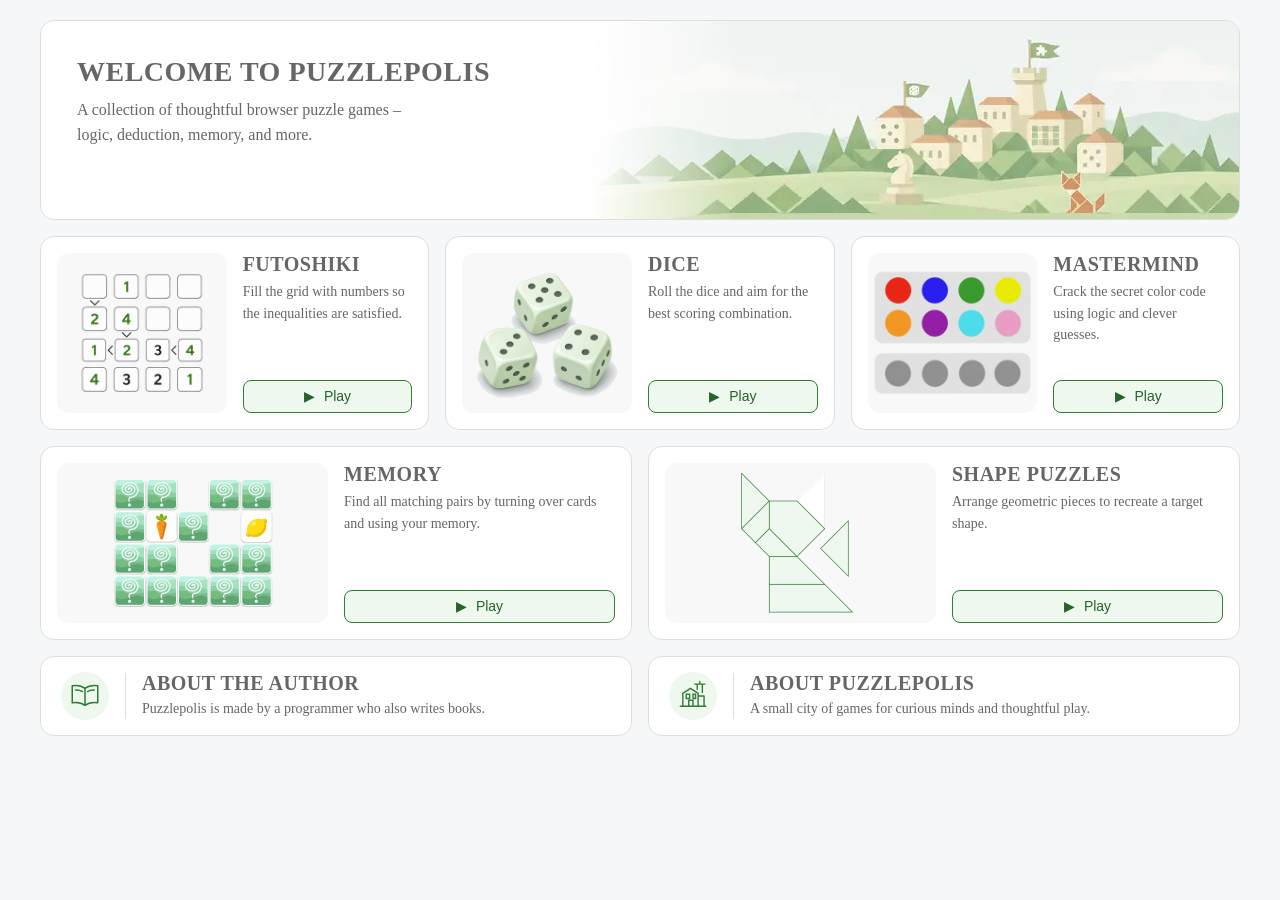
==== index.html @ 1403c806 "Finally link" ====
<!doctype html>
<html lang="en">
<head>
  <meta charset="utf-8">
  <meta name="viewport" content="width=device-width, initial-scale=1">
  <meta name="theme-color" content="#f6f7f9">
  <meta name="description" content="Puzzlepolis is a small city of thoughtful browser puzzle games. Play Futoshiki, Dice Game, Mastermind, Memory and Shape Puzzles.">
  <title>Puzzlepolis – a small city of games that make you think</title>
  <link rel="icon" type="image/svg+xml" href="assets/favicon.svg">
  <link rel="stylesheet" href="styles.css">
  <script src="script.js" defer></script>
</head>
<body>
  <div class="page-shell">
    <header class="hero">
      <img class="hero__art" src="assets/banner.webp" alt="" aria-hidden="true">
      <div class="hero__copy">
        <h1>Welcome to Puzzlepolis</h1>
        <p>A collection of thoughtful browser puzzle games –<br /> logic, deduction, memory, and more.</p>
      </div>
    </header>
    <main>
      <section class="games" aria-label="Puzzle games">
        <article class="game-card">
          <div class="game-card__preview-container"><img class="game-card__preview" src="assets/futoshiki.jpg"></div>
          <div class="game-card__content">
            <h2>Futoshiki</h2>
            <p>Fill the grid with numbers so the inequalities are satisfied.</p>
            <a class="play-button" href="/futoshiki/"><span aria-hidden="true">▶</span> Play</a>
          </div>
        </article>
        <article class="game-card">
          <div class="game-card__preview-container"><img class="game-card__preview" src="assets/dice.jpg"></div>
          <div class="game-card__content">
            <h2>Dice</h2>
            <p>Roll the dice and aim for the best scoring combination.</p>
            <a class="play-button" href="/dice/"><span aria-hidden="true">▶</span> Play</a>
          </div>
        </article>
        <article class="game-card">
          <div class="game-card__preview-container"><img class="game-card__preview" src="assets/mastermind.jpg"></div>
          <div class="game-card__content">
            <h2>Mastermind</h2>
            <p>Crack the secret color code using logic and clever guesses.</p>
            <a class="play-button" href="/mastermind/"><span aria-hidden="true">▶</span> Play</a>
          </div>
        </article>
        <article class="game-card">
          <div class="game-card__preview-container"><img class="game-card__preview" src="assets/memory.jpg"></div>
          <div class="game-card__content">
            <h2>Memory</h2>
            <p>Find all matching pairs by turning over cards and using your memory.</p>
            <a class="play-button" href="/memory/"><span aria-hidden="true">▶</span> Play</a>
          </div>
        </article>
        <article class="game-card">
          <div class="game-card__preview-container"><img class="game-card__preview" src="assets/shapepuzzles.jpg"></div>
          <div class="game-card__content">
            <h2>Shape Puzzles</h2>
            <p>Arrange geometric pieces to recreate a target shape.</p>
            <a class="play-button" href="/shape-puzzles/"><span aria-hidden="true">▶</span> Play</a>
          </div>
        </article>
      </section>
      <section class="about-cards" aria-label="About Puzzlepolis and its author">
        <button class="about-card" type="button" data-dialog="author-dialog" aria-haspopup="dialog">
          <span class="about-card__icon" aria-hidden="true"><svg viewBox="0 0 40 40" fill="none" stroke="currentColor" stroke-width="1.75" stroke-linecap="round" stroke-linejoin="round"><path d="M20 31c-4-3-9-4-15-3V8c6-1 11 0 15 3 4-3 9-4 15-3v20c-6-1-11 0-15 3Z"/><path d="M20 11v20M9 13c3-.2 5.7.4 8 1.8M23 14.8c2.3-1.4 5-2 8-1.8"/></svg></span>
          <span class="about-card__divider" aria-hidden="true"></span>
          <span class="about-card__copy">
            <span class="about-card__title">About the Author</span>
            <span class="about-card__description">Puzzlepolis is made by a programmer who also writes books.</span>
          </span>
        </button>
        <button class="about-card" type="button" data-dialog="puzzlepolis-dialog" aria-haspopup="dialog">
          <span class="about-card__icon" aria-hidden="true"><svg viewBox="0 0 40 40" fill="none" stroke="currentColor" stroke-width="1.65" stroke-linecap="round" stroke-linejoin="round"><path d="M5 32h30M8 32V17l9-6 9 6v15M26 20h7v12M12 18h4v5h-4zM20 18h3v5h-3zM15 32v-7h5v7"/><path d="M25 12V6h6v10M22 6h12M28 6V3"/></svg></span>
          <span class="about-card__divider" aria-hidden="true"></span>
          <span class="about-card__copy">
            <span class="about-card__title">About Puzzlepolis</span>
            <span class="about-card__description">A small city of games for curious minds and thoughtful play.</span>
          </span>
        </button>
      </section>
    </main>
  </div>
  <dialog class="about-dialog" id="author-dialog" aria-labelledby="author-title" data-content-url="about/author.html"></dialog>
  <dialog class="about-dialog" id="puzzlepolis-dialog" aria-labelledby="puzzlepolis-title" data-content-url="about/puzzlepolis.html"></dialog>
</body>
</html>
---- styles.css ----
:root {
  color-scheme: light;
  --page-background: #f6f7f9;
  --panel-background: #fff;
  --panel-border: #ddd;
  --body-color: #666;
  --layout-gap: 16px;
  --button-border: #2e7d32;
  --button-background: #eef8ee;
  --button-color: #256429;
  --button-hover-background: #e2f2e2;
}

* {
  box-sizing: border-box;
}

body {
  min-width: 450px;
  margin: 0;
  background: var(--page-background);
  color: var(--body-color);
  font-family: "Times New Roman", Times, serif;
}

a {
  color: inherit;
}

:focus-visible {
  outline: 2px solid #666;
  outline-offset: 3px;
}

h1,
h2,
.about-card__title {
  margin: 0;
  line-height: 1.1;
  font-weight: 600;
  text-transform: uppercase;
  letter-spacing: 0.5px;
}

h1 {
  font-size: 28px;
  margin-bottom: 10px;
}

h2 {
  font-size: 20px;
  margin-bottom: 6px;
}

.page-shell {
  width: min(1200px, calc(100% - 44px));
  margin: 20px auto;
}

.hero {
  position: relative;
  isolation: isolate;
  min-height: 200px;
  padding: 36px;
  overflow: hidden;
  border: 1px solid var(--panel-border);
  border-radius: 14px;
  background: var(--panel-background);
}

.hero__art {
  position: absolute;
  z-index: -1;
  top: 0;
  right: 0;
  width: 650px;
  height: 200px;
  mask-image: linear-gradient(90deg, transparent, #000 23%);
  pointer-events: none;
}

.hero__copy {
  position: relative;
  max-width: 450px;
}

.hero p {
  margin: 0;
  font-size: 16px;
  line-height: 1.55;
  max-width: 400px;
}

.games,
.about-cards {
  gap: var(--layout-gap);
  margin-top: var(--layout-gap);
}

.games {
  display: flex;
  flex-wrap: wrap;
}

.game-card {
  flex: 1 1 calc((100% - 2 * var(--layout-gap)) / 3);
  display: grid;
  grid-template-columns: repeat(2, 1fr);
  gap: 16px;
  padding: 16px;
  border: 1px solid var(--panel-border);
  border-radius: 14px;
  background: var(--panel-background);
}


.game-card__preview-container {
  display: flex;
  align-items: center;
  justify-content: center;
  min-width: 0;
  min-height: 160px;
  overflow: hidden;
  border-radius: 12px;
  background: #f8f8f8;
}

.game-card__preview {
  display: block;
  width: min(100%, 180px);
  height: auto;
  aspect-ratio: 6 / 5;
  object-fit: contain;
  border-radius: 12px;
}

.game-card__content {
  display: flex;
  flex-direction: column;
  min-width: 0;
}

.game-card p {
  margin: 0 0 16px;
  font-size: 14px;
  line-height: 1.55;
}

.play-button {
  display: inline-flex;
  align-items: center;
  justify-content: center;
  gap: 9px;
  margin-top: auto;
  padding: 8px 12px;
  border: 1px solid var(--button-border);
  border-radius: 8px;
  background: var(--button-background);
  color: var(--button-color);
  line-height: 1.1;
  text-decoration: none;
  font-family: Arial, Helvetica, sans-serif;
  font-size: 14px;
}

.play-button:hover {
  background: var(--button-hover-background);
}

.about-cards {
  display: grid;
  grid-template-columns: repeat(2, minmax(0, 1fr));
}

.about-card {
  display: flex;
  align-items: center;
  gap: 16px;
  min-width: 0;
  min-height: 80px;
  padding: 14px 20px;
  border: 1px solid var(--panel-border);
  border-radius: 14px;
  background: var(--panel-background);
  color: var(--body-color);
  text-align: left;
  cursor: pointer;
}

.about-card:hover {
  background: #f0f0f0;
}

.about-card__icon {
  display: grid;
  place-items: center;
  flex: 0 0 48px;
  height: 48px;
  border-radius: 50%;
  background: var(--button-background);
  color: var(--button-border);
}

.about-card__icon svg {
  display: block;
  width: 34px;
  height: 34px;
}

.about-card__divider {
  align-self: stretch;
  width: 1px;
  margin: 2px 0;
  background: var(--panel-border);
}

.about-card__copy {
  display: flex;
  flex-direction: column;
  gap: 4px;
  min-width: 0;
  font-family: "Times New Roman", Times, serif;
}

.about-card__title {
  font-size: 20px;
}

.about-card__description {
  font-size: 14px;
  line-height: 1.55;
}

.about-dialog {
  width: min(540px, calc(100% - 36px));
  max-height: calc(100vh - 48px);
  padding: 30px 36px;
  border: 1px solid var(--panel-border);
  border-radius: 14px;
  background: var(--panel-background);
  color: var(--body-color);
  box-shadow: 0 18px 50px rgb(0 0 0 / 25%);
  font-family: "Times New Roman", Times, serif;
}

.about-dialog::backdrop {
  background: rgb(0 0 0 / 40%);
}

.about-dialog p {
  margin: 20px 0 0;
  font-size: 14px;
  line-height: 1.55;
}

.dialog-ok {
  display: block;
  min-width: 100px;
  margin: 18px 0 0 auto;
  padding: 8px 12px;
  border: 1px solid var(--button-border);
  border-radius: 8px;
  background: var(--button-background);
  color: var(--button-color);
  cursor: pointer;
}

.dialog-ok:hover {
  background: var(--button-hover-background);
}

@media (max-width: 1120px) {
  .game-card {
    flex-basis: calc((100% - var(--layout-gap)) / 2);
  }
}

@media (max-width: 650px) {
  .page-shell {
    width: calc(100% - 24px);
  }

  .hero__art {
    opacity: 0.35;
  }

  .game-card {
    flex-basis: 100%;
  }

  .about-cards {
    grid-template-columns: 1fr;
  }
}
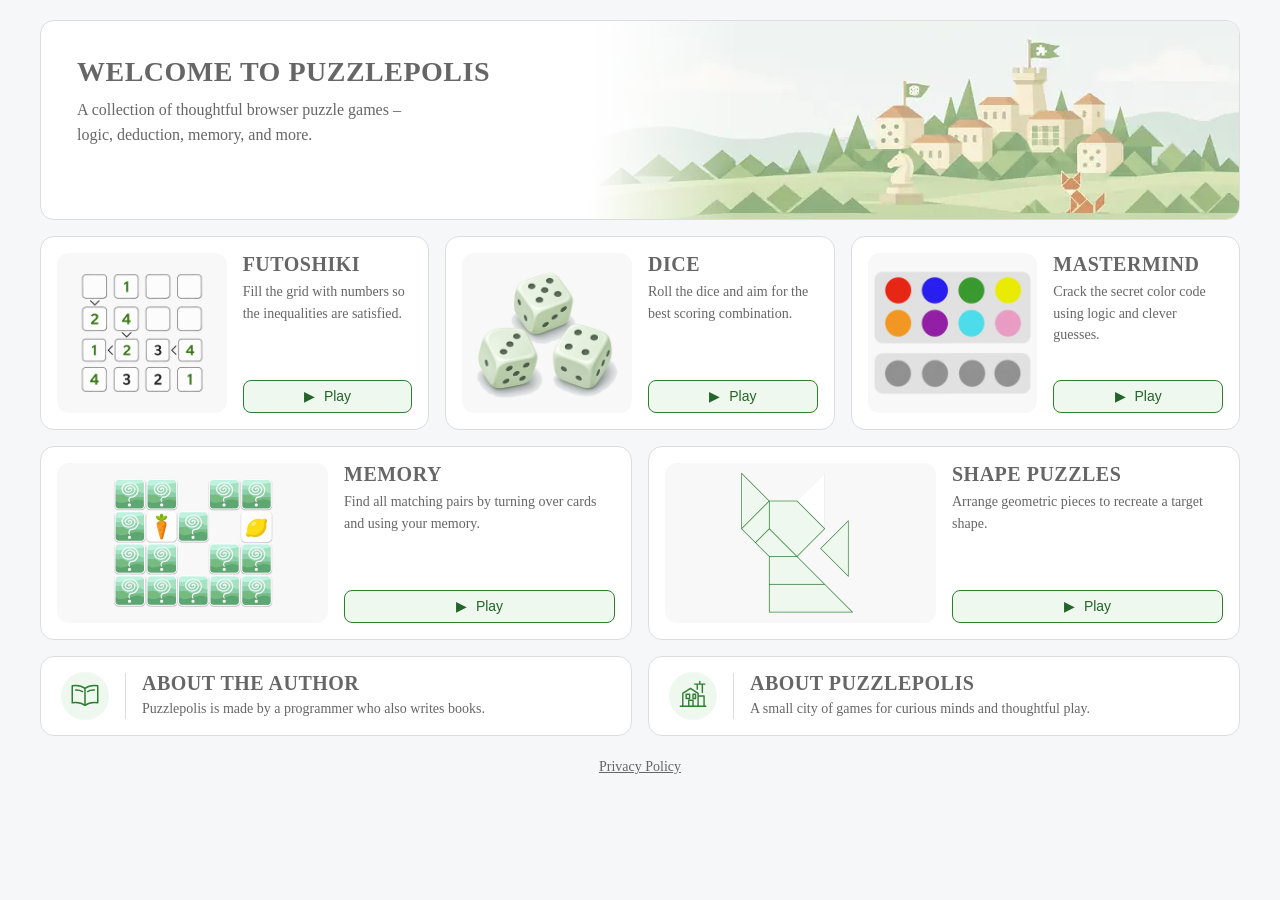
==== commit 8b9dc68a: "Link Privacy Policy from homepage footer" ====
--- a/index.html
+++ b/index.html
@@ -4,8 +4,15 @@
   <meta charset="utf-8">
   <meta name="viewport" content="width=device-width, initial-scale=1">
   <meta name="theme-color" content="#f6f7f9">
-  <meta name="description" content="Puzzlepolis is a small city of thoughtful browser puzzle games. Play Futoshiki, Dice Game, Mastermind, Memory and Shape Puzzles.">
-  <title>Puzzlepolis – a small city of games that make you think</title>
+  <title>Puzzlepolis – games that make you think</title>
+  <meta name="description" content="Puzzlepolis is a collection of puzzle games: Futoshiki, Dice, Mastermind, Memory and Shape Puzzles.">
+  <link rel="canonical" href="https://puzzlepolis.net/">
+
+  <meta property="og:type" content="website">
+  <meta property="og:title" content="Puzzlepolis – games that make you think">
+  <meta property="og:description" content="Puzzlepolis is a collection of puzzle games: Futoshiki, Dice, Mastermind, Memory and Shape Puzzles.">
+  <meta property="og:url" content="https://puzzlepolis.net/">
+  <meta property="og:image" content="https://puzzlepolis.net/assets/banner.webp">
   <link rel="icon" type="image/svg+xml" href="assets/favicon.svg">
   <link rel="stylesheet" href="styles.css">
   <script src="script.js" defer></script>
@@ -81,6 +88,7 @@
         </button>
       </section>
     </main>
+    <footer class="site-footer"><a href="/privacy-policy/">Privacy Policy</a></footer>
   </div>
   <dialog class="about-dialog" id="author-dialog" aria-labelledby="author-title" data-content-url="about/author.html"></dialog>
   <dialog class="about-dialog" id="puzzlepolis-dialog" aria-labelledby="puzzlepolis-title" data-content-url="about/puzzlepolis.html"></dialog>
--- a/styles.css
+++ b/styles.css
@@ -293,3 +293,22 @@
   }
 }
 
+.privacy-card {
+  padding: 30px 36px;
+  border: 1px solid var(--panel-border);
+  border-radius: 14px;
+  background: var(--panel-background);
+}
+
+.privacy-card p {
+  margin: 20px 0 0;
+  font-size: 14px;
+  line-height: 1.55;
+}
+
+.site-footer {
+  margin: 20px 0;
+  text-align: center;
+  font-size: 14px;
+  line-height: 1.55;
+}
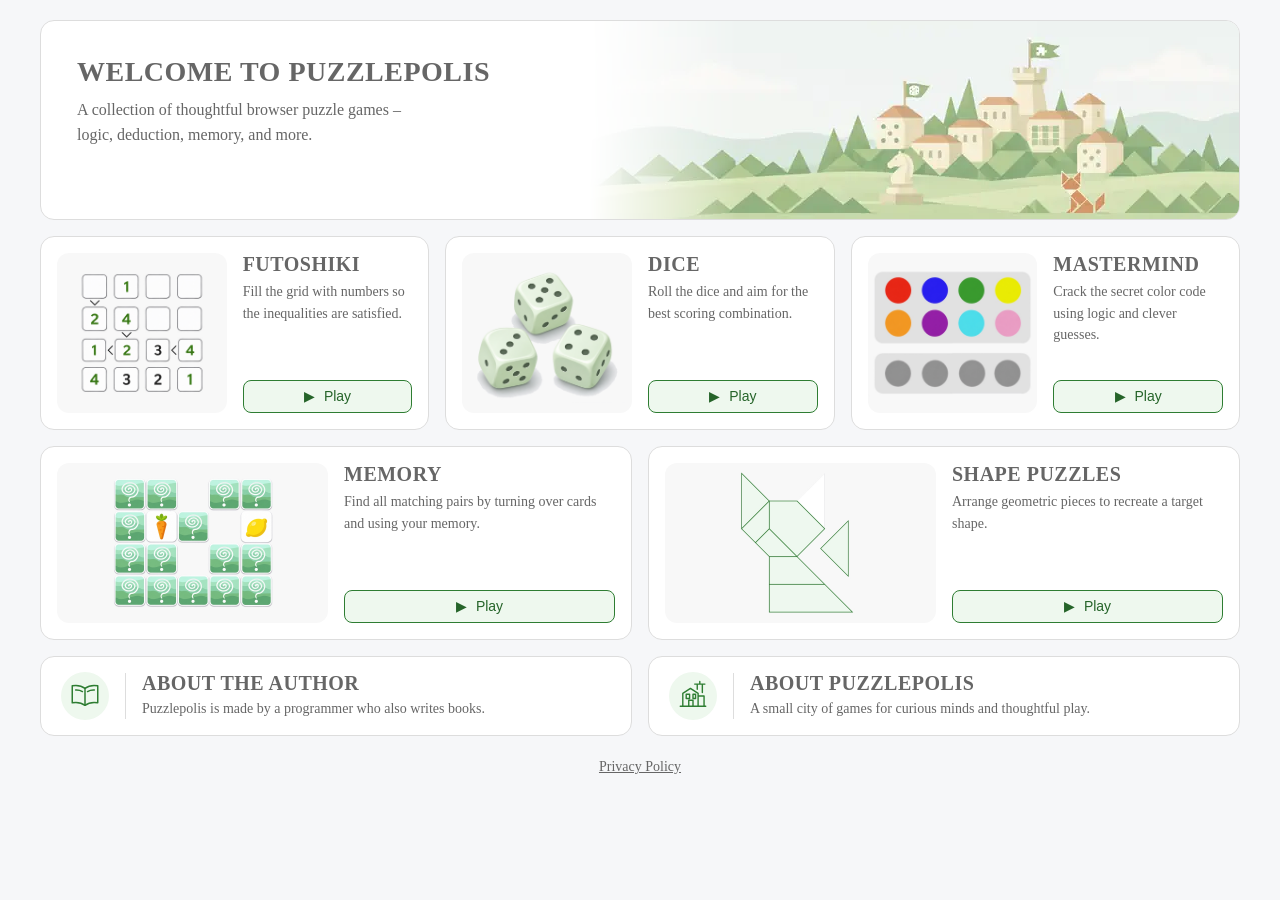
==== commit 7bccd722: "Use relative link to root Privacy Policy page" ====
--- a/index.html
+++ b/index.html
@@ -88,7 +88,7 @@
         </button>
       </section>
     </main>
-    <footer class="site-footer"><a href="/privacy-policy/">Privacy Policy</a></footer>
+    <footer class="site-footer"><a href="privacy-policy.html">Privacy Policy</a></footer>
   </div>
   <dialog class="about-dialog" id="author-dialog" aria-labelledby="author-title" data-content-url="about/author.html"></dialog>
   <dialog class="about-dialog" id="puzzlepolis-dialog" aria-labelledby="puzzlepolis-title" data-content-url="about/puzzlepolis.html"></dialog>
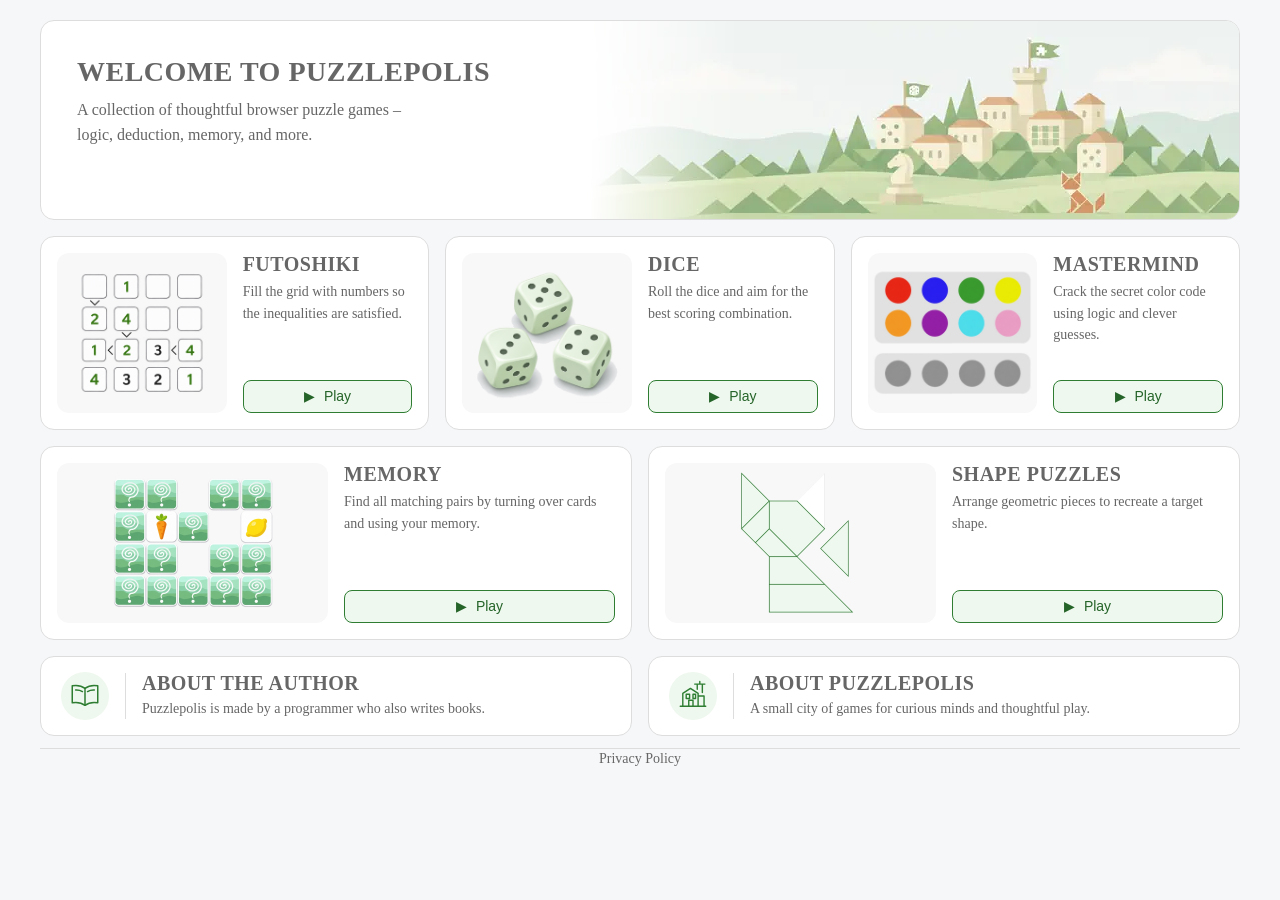
==== commit 580b5380: "Adjust styles" ====
--- a/index.html
+++ b/index.html
@@ -88,7 +88,7 @@
         </button>
       </section>
     </main>
-    <footer class="site-footer"><a href="privacy-policy.html">Privacy Policy</a></footer>
+    <footer class="site-footer"><a href="privacy-policy.html" class="page-link">Privacy Policy</a></footer>
   </div>
   <dialog class="about-dialog" id="author-dialog" aria-labelledby="author-title" data-content-url="about/author.html"></dialog>
   <dialog class="about-dialog" id="puzzlepolis-dialog" aria-labelledby="puzzlepolis-title" data-content-url="about/puzzlepolis.html"></dialog>
--- a/styles.css
+++ b/styles.css
@@ -2,13 +2,13 @@
   color-scheme: light;
   --page-background: #f6f7f9;
   --panel-background: #fff;
-  --panel-border: #ddd;
+  --border-color: #ddd;
   --body-color: #666;
   --layout-gap: 16px;
-  --button-border: #2e7d32;
   --button-background: #eef8ee;
   --button-color: #256429;
   --button-hover-background: #e2f2e2;
+  --line-height: 1.55;
 }
 
 * {
@@ -25,6 +25,13 @@
 
 a {
   color: inherit;
+}
+
+.title-heading {
+  display: flex;
+  flex-direction: column;
+  align-items: flex-start;
+  gap: 4px;
 }
 
 :focus-visible {
@@ -63,7 +70,7 @@
   min-height: 200px;
   padding: 36px;
   overflow: hidden;
-  border: 1px solid var(--panel-border);
+  border: 1px solid var(--border-color);
   border-radius: 14px;
   background: var(--panel-background);
 }
@@ -87,7 +94,7 @@
 .hero p {
   margin: 0;
   font-size: 16px;
-  line-height: 1.55;
+  line-height: var(--line-height);
   max-width: 400px;
 }
 
@@ -108,7 +115,7 @@
   grid-template-columns: repeat(2, 1fr);
   gap: 16px;
   padding: 16px;
-  border: 1px solid var(--panel-border);
+  border: 1px solid var(--border-color);
   border-radius: 14px;
   background: var(--panel-background);
 }
@@ -143,7 +150,7 @@
 .game-card p {
   margin: 0 0 16px;
   font-size: 14px;
-  line-height: 1.55;
+  line-height: var(--line-height);
 }
 
 .play-button {
@@ -153,7 +160,7 @@
   gap: 9px;
   margin-top: auto;
   padding: 8px 12px;
-  border: 1px solid var(--button-border);
+  border: 1px solid #2e7d32;
   border-radius: 8px;
   background: var(--button-background);
   color: var(--button-color);
@@ -179,7 +186,7 @@
   min-width: 0;
   min-height: 80px;
   padding: 14px 20px;
-  border: 1px solid var(--panel-border);
+  border: 1px solid var(--border-color);
   border-radius: 14px;
   background: var(--panel-background);
   color: var(--body-color);
@@ -198,7 +205,7 @@
   height: 48px;
   border-radius: 50%;
   background: var(--button-background);
-  color: var(--button-border);
+  color: #2e7d32;
 }
 
 .about-card__icon svg {
@@ -211,7 +218,7 @@
   align-self: stretch;
   width: 1px;
   margin: 2px 0;
-  background: var(--panel-border);
+  background: var(--border-color);
 }
 
 .about-card__copy {
@@ -228,14 +235,14 @@
 
 .about-card__description {
   font-size: 14px;
-  line-height: 1.55;
+  line-height: var(--line-height);
 }
 
 .about-dialog {
   width: min(540px, calc(100% - 36px));
   max-height: calc(100vh - 48px);
   padding: 30px 36px;
-  border: 1px solid var(--panel-border);
+  border: 1px solid var(--border-color);
   border-radius: 14px;
   background: var(--panel-background);
   color: var(--body-color);
@@ -250,7 +257,7 @@
 .about-dialog p {
   margin: 20px 0 0;
   font-size: 14px;
-  line-height: 1.55;
+  line-height: var(--line-height);
 }
 
 .dialog-ok {
@@ -258,7 +265,7 @@
   min-width: 100px;
   margin: 18px 0 0 auto;
   padding: 8px 12px;
-  border: 1px solid var(--button-border);
+  border: 1px solid #2e7d32;
   border-radius: 8px;
   background: var(--button-background);
   color: var(--button-color);
@@ -295,20 +302,37 @@
 
 .privacy-card {
   padding: 30px 36px;
-  border: 1px solid var(--panel-border);
-  border-radius: 14px;
-  background: var(--panel-background);
+  border: 1px solid var(--border-color);
+  border-radius: 14px;
+  background: var(--panel-background);
+  max-width: 720px;
+  margin: 0 auto;
+  padding: 25px 50px;
 }
 
 .privacy-card p {
   margin: 20px 0 0;
   font-size: 14px;
-  line-height: 1.55;
+  line-height: var(--line-height);
 }
 
 .site-footer {
-  margin: 20px 0;
+  margin: 12px auto;
+  border-top: 1px solid var(--border-color);
   text-align: center;
-  font-size: 14px;
-  line-height: 1.55;
-}
+}
+
+.page-link {
+  color: #666;
+  font-size: 14px;
+  text-decoration: none;
+}
+
+.page-link:hover,
+.page-link:focus-visible {
+  text-decoration: underline;
+}
+
+.privacy-card + .site-footer {
+  max-width: 720px;
+}
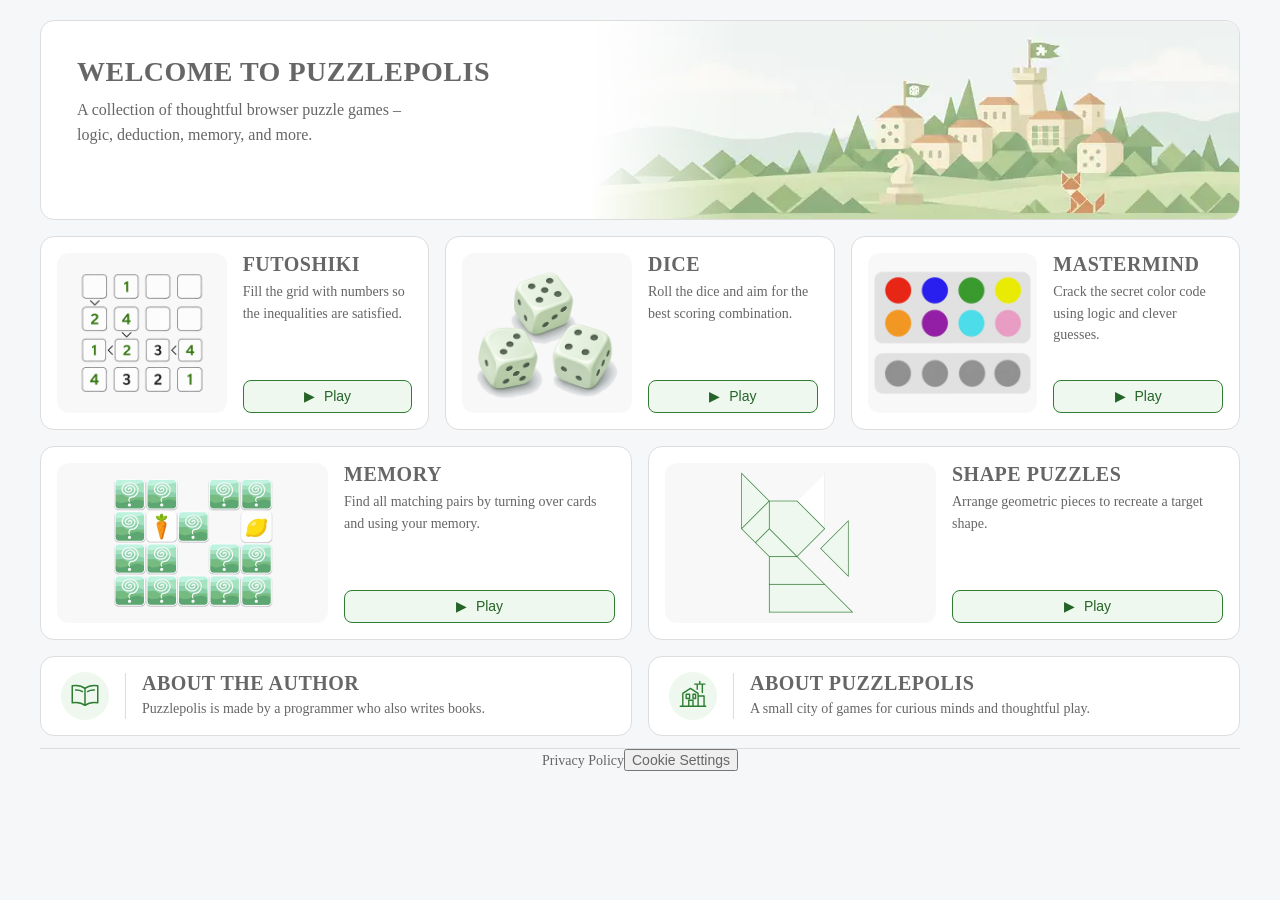
==== commit 82a3f1e9: "Add nonblocking analytics consent banner and cookie settings" ====
--- a/index.html
+++ b/index.html
@@ -88,7 +88,7 @@
         </button>
       </section>
     </main>
-    <footer class="site-footer"><a href="privacy-policy.html" class="page-link">Privacy Policy</a></footer>
+    <footer class="site-footer"><a href="privacy-policy.html" class="page-link">Privacy Policy</a><button type="button" class="page-link cookie-settings-link">Cookie Settings</button></footer>
   </div>
   <dialog class="about-dialog" id="author-dialog" aria-labelledby="author-title" data-content-url="about/author.html"></dialog>
   <dialog class="about-dialog" id="puzzlepolis-dialog" aria-labelledby="puzzlepolis-title" data-content-url="about/puzzlepolis.html"></dialog>
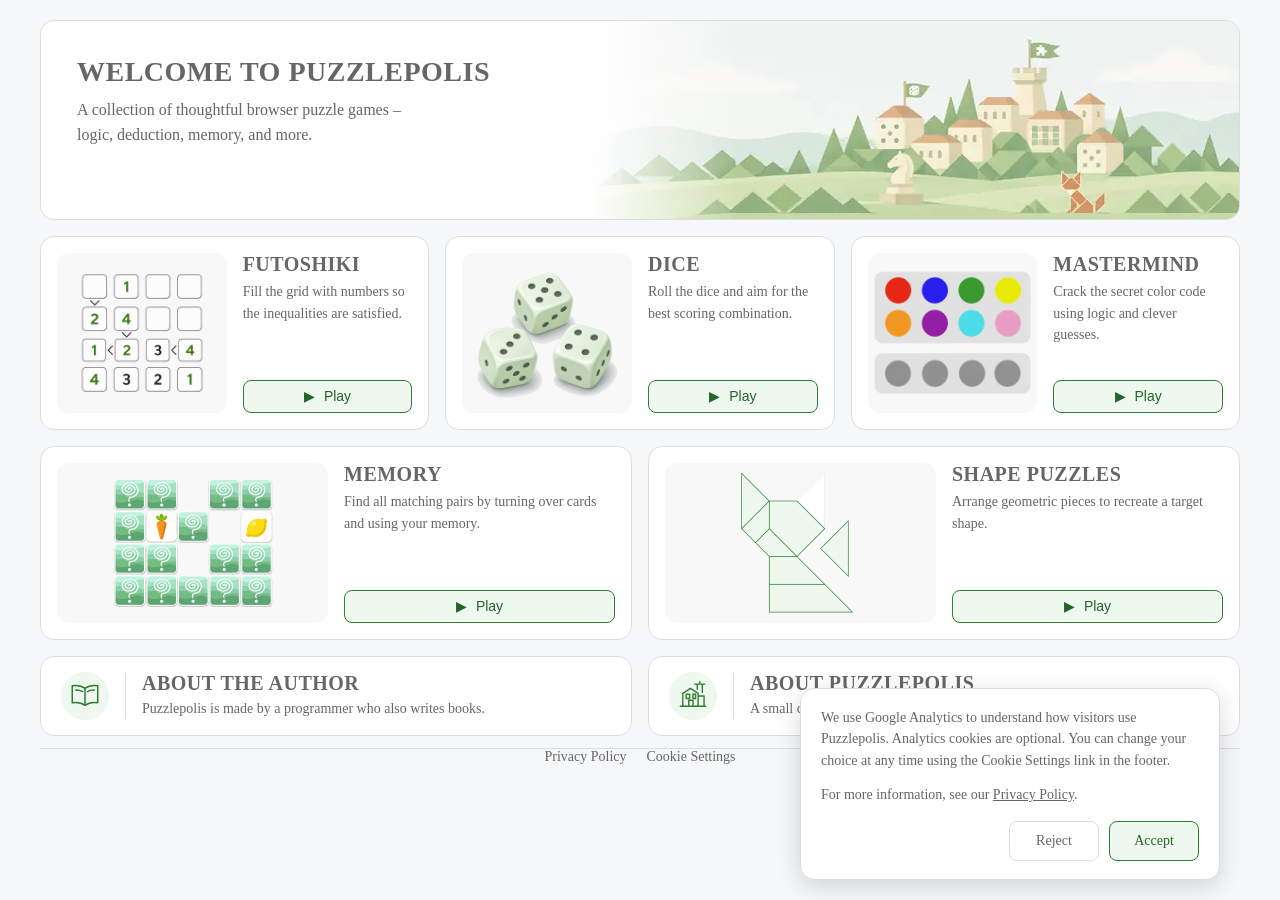
==== commit ec7d8e37: "Load extracted cookie banner without duplicate code" ====
--- a/index.html
+++ b/index.html
@@ -15,7 +15,9 @@
   <meta property="og:image" content="https://puzzlepolis.net/assets/banner.webp">
   <link rel="icon" type="image/svg+xml" href="assets/favicon.svg">
   <link rel="stylesheet" href="styles.css">
+  <link rel="stylesheet" href="cookie-banner.css">
   <script src="script.js" defer></script>
+  <script src="cookie-banner.js" defer></script>
 </head>
 <body>
   <div class="page-shell">
--- a/styles.css
+++ b/styles.css
@@ -336,3 +336,20 @@
 .privacy-card + .site-footer {
   max-width: 720px;
 }
+
+
+/* Cookie preferences */
+.site-footer {
+  display: flex;
+  justify-content: center;
+  align-items: center;
+  gap: 20px;
+}
+
+.cookie-settings-link {
+  padding: 0;
+  border: 0;
+  background: none;
+  font-family: inherit;
+  cursor: pointer;
+}
--- a/cookie-banner.css
+++ b/cookie-banner.css
@@ -0,0 +1,80 @@
+/* Self-contained styles shared by all Puzzlepolis frontends. */
+.cookie-banner *,
+.cookie-banner *::before,
+.cookie-banner *::after {
+  box-sizing: border-box;
+}
+
+.cookie-banner a {
+  color: inherit;
+}
+
+.cookie-banner {
+  --cookie-border-color: #ddd;
+  --cookie-panel-background: #fff;
+  --cookie-body-color: #666;
+  --cookie-button-background: #eef8ee;
+  --cookie-button-color: #256429;
+  --cookie-button-hover-background: #e2f2e2;
+  --cookie-line-height: 1.55;
+
+  box-sizing: border-box;
+  color: var(--cookie-body-color);
+  font-family: "Times New Roman", Times, serif;
+  position: fixed;
+  z-index: 1000;
+  right: var(--cookie-banner-right, max(20px, calc((100vw - 1200px) / 2 + 20px)));
+  bottom: 20px;
+  width: calc(100% - 40px);
+  max-width: 420px;
+  padding: 18px 20px;
+  border: 1px solid var(--cookie-border-color);
+  border-radius: 14px;
+  background: var(--cookie-panel-background);
+  box-shadow: 0 6px 24px rgb(0 0 0 / 15%);
+  font-size: 14px;
+  line-height: var(--cookie-line-height);
+}
+
+.cookie-banner[hidden] {
+  display: none;
+}
+
+.cookie-banner p {
+  margin: 0 0 12px;
+}
+
+.cookie-banner p + p {
+  margin-bottom: 16px;
+}
+
+.cookie-banner__actions {
+  display: flex;
+  justify-content: flex-end;
+  gap: 10px;
+}
+
+.cookie-banner__button {
+  min-width: 90px;
+  padding: 8px 14px;
+  border: 1px solid var(--cookie-border-color);
+  border-radius: 8px;
+  background: #fff;
+  color: var(--cookie-body-color);
+  font: inherit;
+  cursor: pointer;
+}
+
+.cookie-banner__button:hover {
+  background: #f0f0f0;
+}
+
+.cookie-banner__button--accept {
+  border-color: #2e7d32;
+  background: var(--cookie-button-background);
+  color: var(--cookie-button-color);
+}
+
+.cookie-banner__button--accept:hover {
+  background: var(--cookie-button-hover-background);
+}
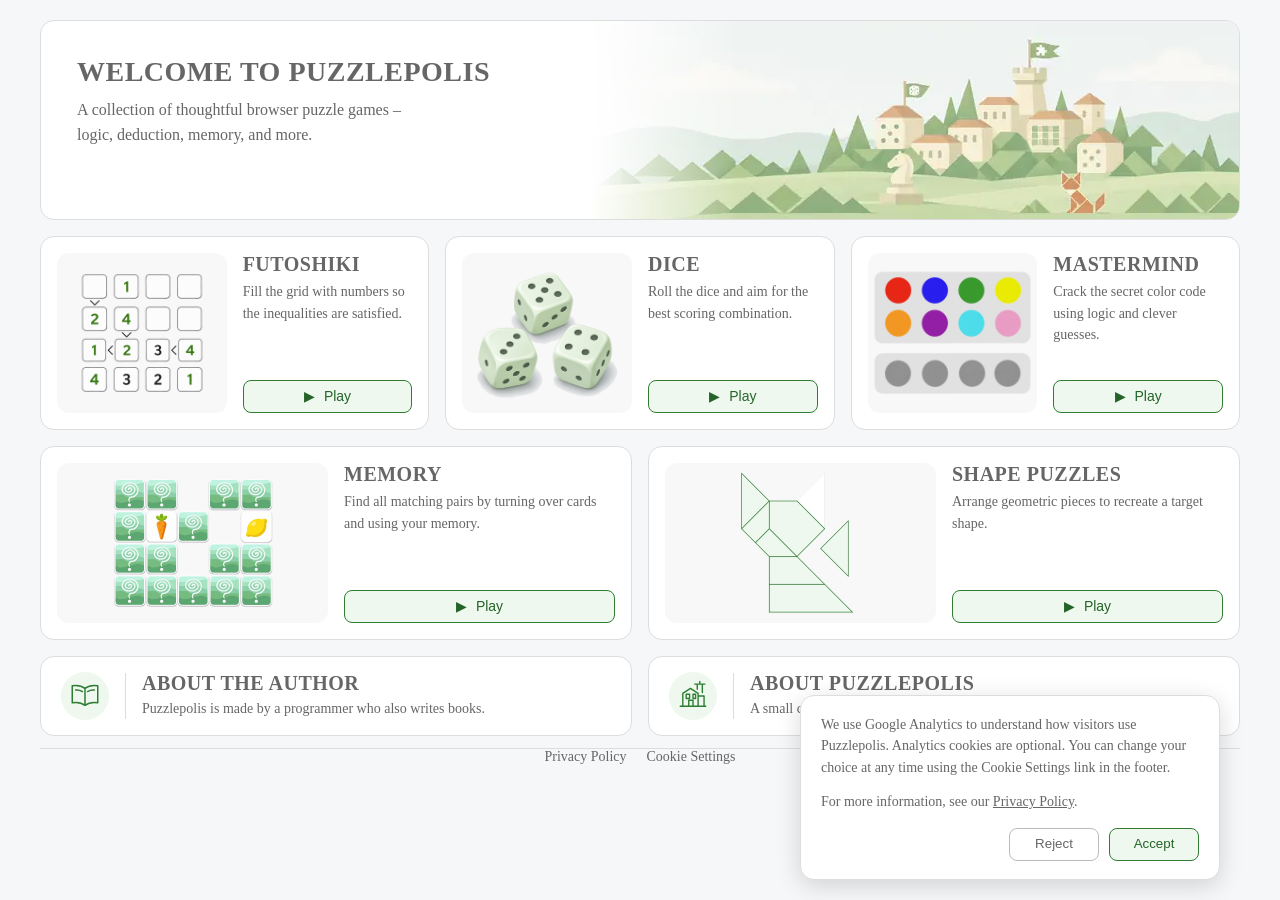
==== commit facbb595: "Use cookie settings ID instead of extra styling class" ====
--- a/index.html
+++ b/index.html
@@ -90,7 +90,7 @@
         </button>
       </section>
     </main>
-    <footer class="site-footer"><a href="privacy-policy.html" class="page-link">Privacy Policy</a><button type="button" class="page-link cookie-settings-link">Cookie Settings</button></footer>
+    <footer class="site-footer"><a href="privacy-policy.html" class="page-link">Privacy Policy</a><button type="button" class="page-link" id="cookie-settings">Cookie Settings</button></footer>
   </div>
   <dialog class="about-dialog" id="author-dialog" aria-labelledby="author-title" data-content-url="about/author.html"></dialog>
   <dialog class="about-dialog" id="puzzlepolis-dialog" aria-labelledby="puzzlepolis-title" data-content-url="about/puzzlepolis.html"></dialog>
--- a/styles.css
+++ b/styles.css
@@ -346,7 +346,7 @@
   gap: 20px;
 }
 
-.cookie-settings-link {
+.site-footer button.page-link {
   padding: 0;
   border: 0;
   background: none;
--- a/cookie-banner.css
+++ b/cookie-banner.css
@@ -57,12 +57,12 @@
 .cookie-banner__button {
   min-width: 90px;
   padding: 8px 14px;
-  border: 1px solid var(--cookie-border-color);
+  border: 1px solid #bbb;
   border-radius: 8px;
   background: #fff;
   color: var(--cookie-body-color);
-  font: inherit;
   cursor: pointer;
+  line-height: 1.1;
 }
 
 .cookie-banner__button:hover {
